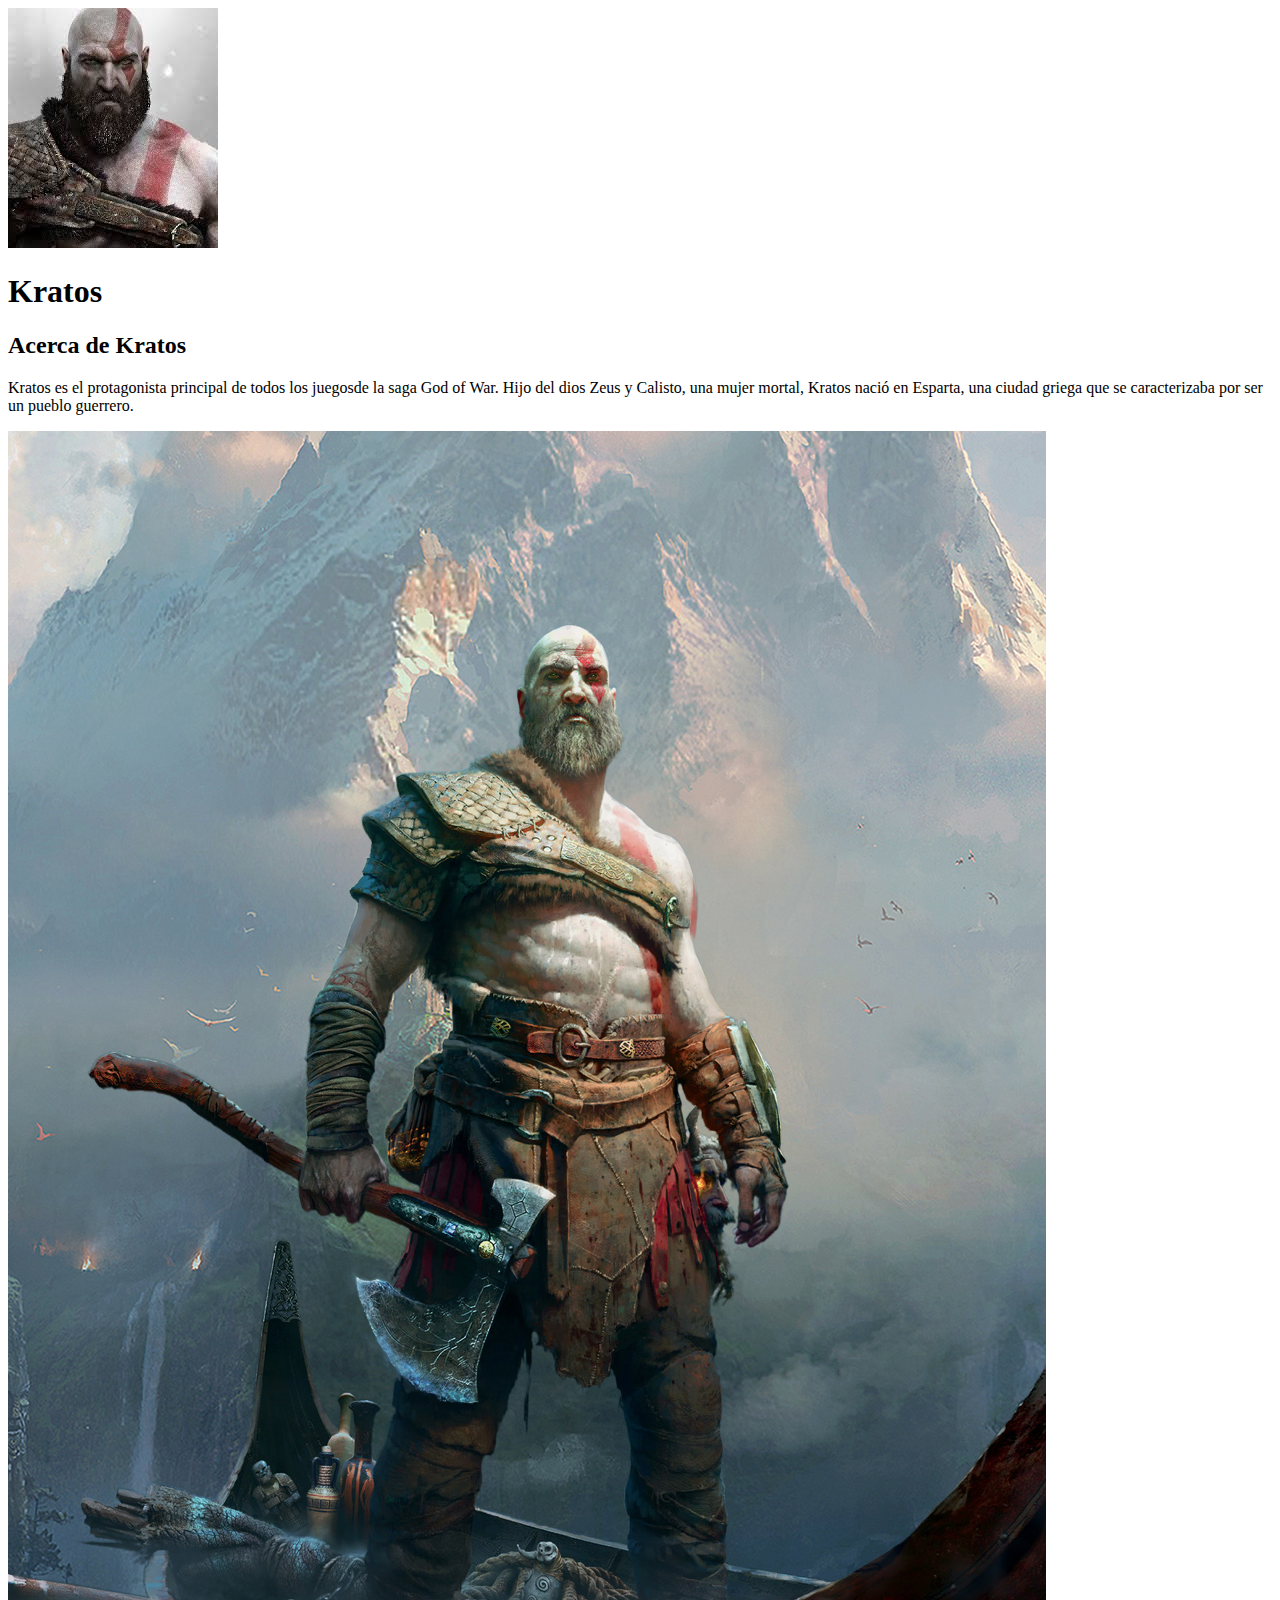
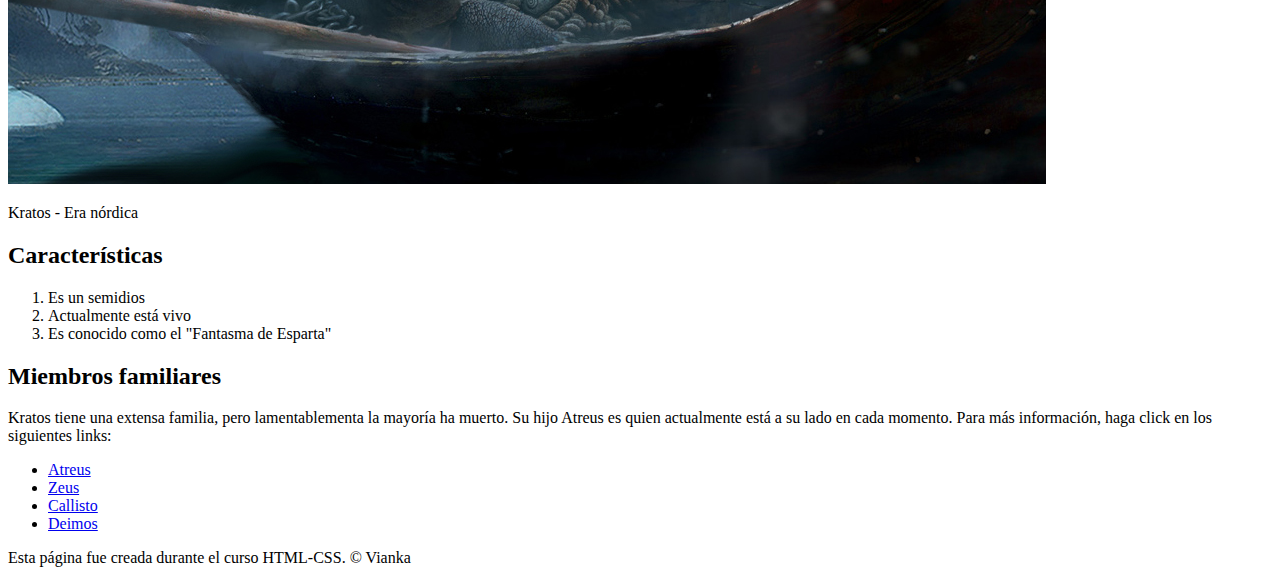
==== index.html @ 4359e5ee "Added our character's index.html file and a few images" ====
<!DOCTYPE html>
<html>
    <head>
        <title>Kratos</title>
        <link rel="icon" href="img/kratos-avatar.jpeg">
    </head>
    <body>
        <!-- header element -->
        <header>
            <img src="img/kratos-avatar.jpeg">
            <h1>Kratos</h1>
        </header>

        <!-- main element -->
        <main>
            <h2>Acerca de Kratos</h2>
            <p>Kratos es el protagonista principal de todos los juegosde la saga God of War. Hijo del dios Zeus y Calisto, una mujer mortal, Kratos nació en Esparta, una ciudad griega que se caracterizaba por ser un pueblo guerrero.</p>
            <img src="img/kratos-big.jpeg">
            <p>Kratos - Era nórdica</p>

            <!-- Caracteristicas -->
            <h2>Características</h2>
            <ol>
                <li>Es un semidios</li>
                <li>Actualmente está vivo</li>
                <li>Es conocido como el "Fantasma de Esparta"</li>
            </ol>

            <!-- Familiares -->
            <h2>Miembros familiares</h2>
            <p>Kratos tiene una extensa familia, pero lamentablementa la mayoría ha muerto. Su hijo Atreus es quien actualmente está a su lado en cada momento. Para más información, haga click en los siguientes links:</p>
            <ul>
                <li><a target="_blank" href="https://godofwar.fandom.com/wiki/Atreus">Atreus</a></li>
                <li><a target="_blank" href="https://godofwar.fandom.com/wiki/Zeus">Zeus</a></li>
                <li><a target="_blank" href="https://godofwar.fandom.com/wiki/Callisto">Callisto</a></li>
                <li><a target="_blank" href="https://godofwar.fandom.com/wiki/Deimos">Deimos</a></li>
            </ul>
        </main>

        <!-- Footer element -->
        <footer>
            <p>Esta página fue creada durante el curso HTML-CSS. &copy; Vianka</p>
        </footer>
    </body>
</html>
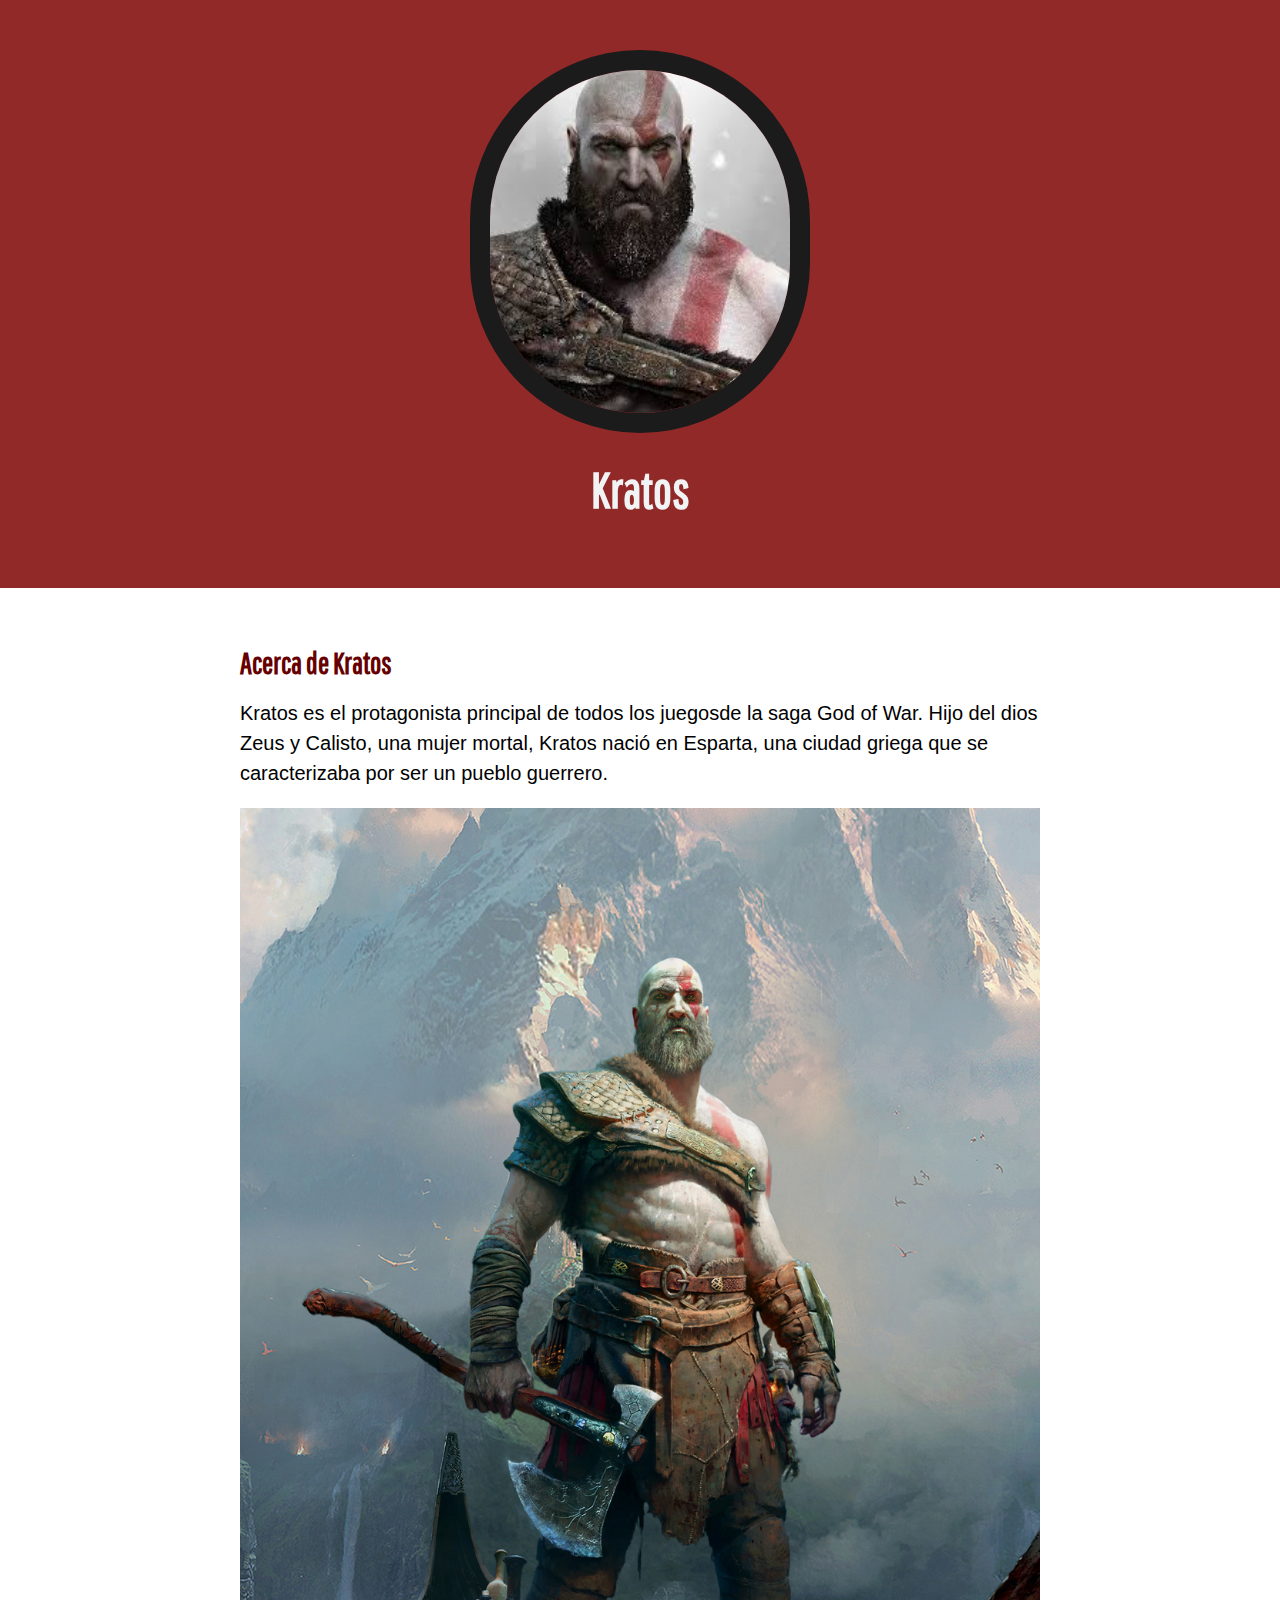
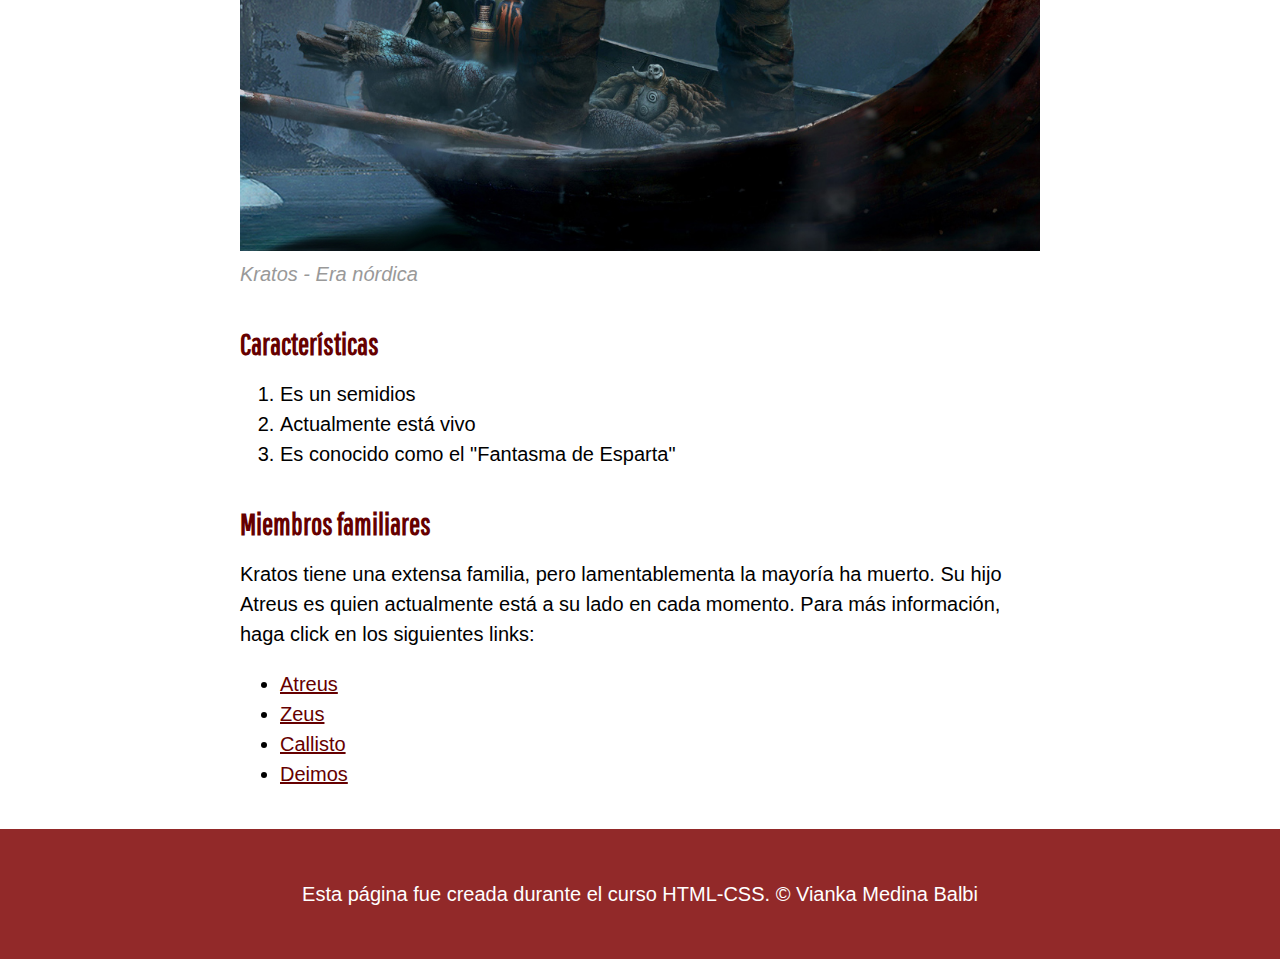
==== commit 983cc9d3: "Wrote the CSS for our character's website (and changed some HTML)" ====
--- a/index.html
+++ b/index.html
@@ -3,6 +3,8 @@
     <head>
         <title>Kratos</title>
         <link rel="icon" href="img/kratos-avatar.jpeg">
+        <link href="https://fonts.googleapis.com/css?family=Pathway+Gothic+One&display=swap" rel="stylesheet">
+        <link rel="stylesheet" type="text/css" href="css/hero.css">
     </head>
     <body>
         <!-- header element -->
@@ -16,7 +18,7 @@
             <h2>Acerca de Kratos</h2>
             <p>Kratos es el protagonista principal de todos los juegosde la saga God of War. Hijo del dios Zeus y Calisto, una mujer mortal, Kratos nació en Esparta, una ciudad griega que se caracterizaba por ser un pueblo guerrero.</p>
             <img src="img/kratos-big.jpeg">
-            <p>Kratos - Era nórdica</p>
+            <p class="caption">Kratos - Era nórdica</p>
 
             <!-- Caracteristicas -->
             <h2>Características</h2>
@@ -39,7 +41,7 @@
 
         <!-- Footer element -->
         <footer>
-            <p>Esta página fue creada durante el curso HTML-CSS. &copy; Vianka</p>
+            <p>Esta página fue creada durante el curso HTML-CSS. &copy; Vianka Medina Balbi</p>
         </footer>
     </body>
 </html>--- a/css/hero.css
+++ b/css/hero.css
@@ -0,0 +1,79 @@
+body{
+    margin: 0;
+    font-family: Arial, Helvetica, sans-serif;
+    font-size: 20px;
+    line-height: 30px;
+}
+
+header{
+    background-color: #922929;
+    text-align: center;
+    padding-top: 50px;
+    padding-bottom: 50px;
+}
+
+h1,h2{
+    font-family: 'Pathway Gothic One', sans-serif;
+}
+
+header h1{
+    color:#F2F3F4;
+    font-size: 50px;
+}
+
+header img{
+    border-radius: 170px;
+    width: 300px;
+    border: 20px solid #1B1B1B;
+}
+
+
+
+main{
+    max-width: 800px;
+    margin: 0 auto;
+    padding: 20px;
+}
+
+main img{
+    max-width: 100%;
+}
+
+h2{
+    font-size: 30px;
+    color: #660000;
+    margin: 40px 0 10px;
+}
+
+a{
+    color: #660000;
+}
+a:hover{
+    color: white;
+    background-color: #A9A9A9;
+}
+
+footer{
+    background-color: #922929;
+    text-align: center;
+    color: white;
+    padding: 50px;
+}
+
+footer p{
+    margin: 0;
+}
+
+footer a{
+    color: white;
+}
+footer a:hover{
+    opacity: .5;
+    background-color: transparent;
+}
+
+p.caption{
+    color: #999;
+    font-style: italic;
+    margin-top: 0;
+}